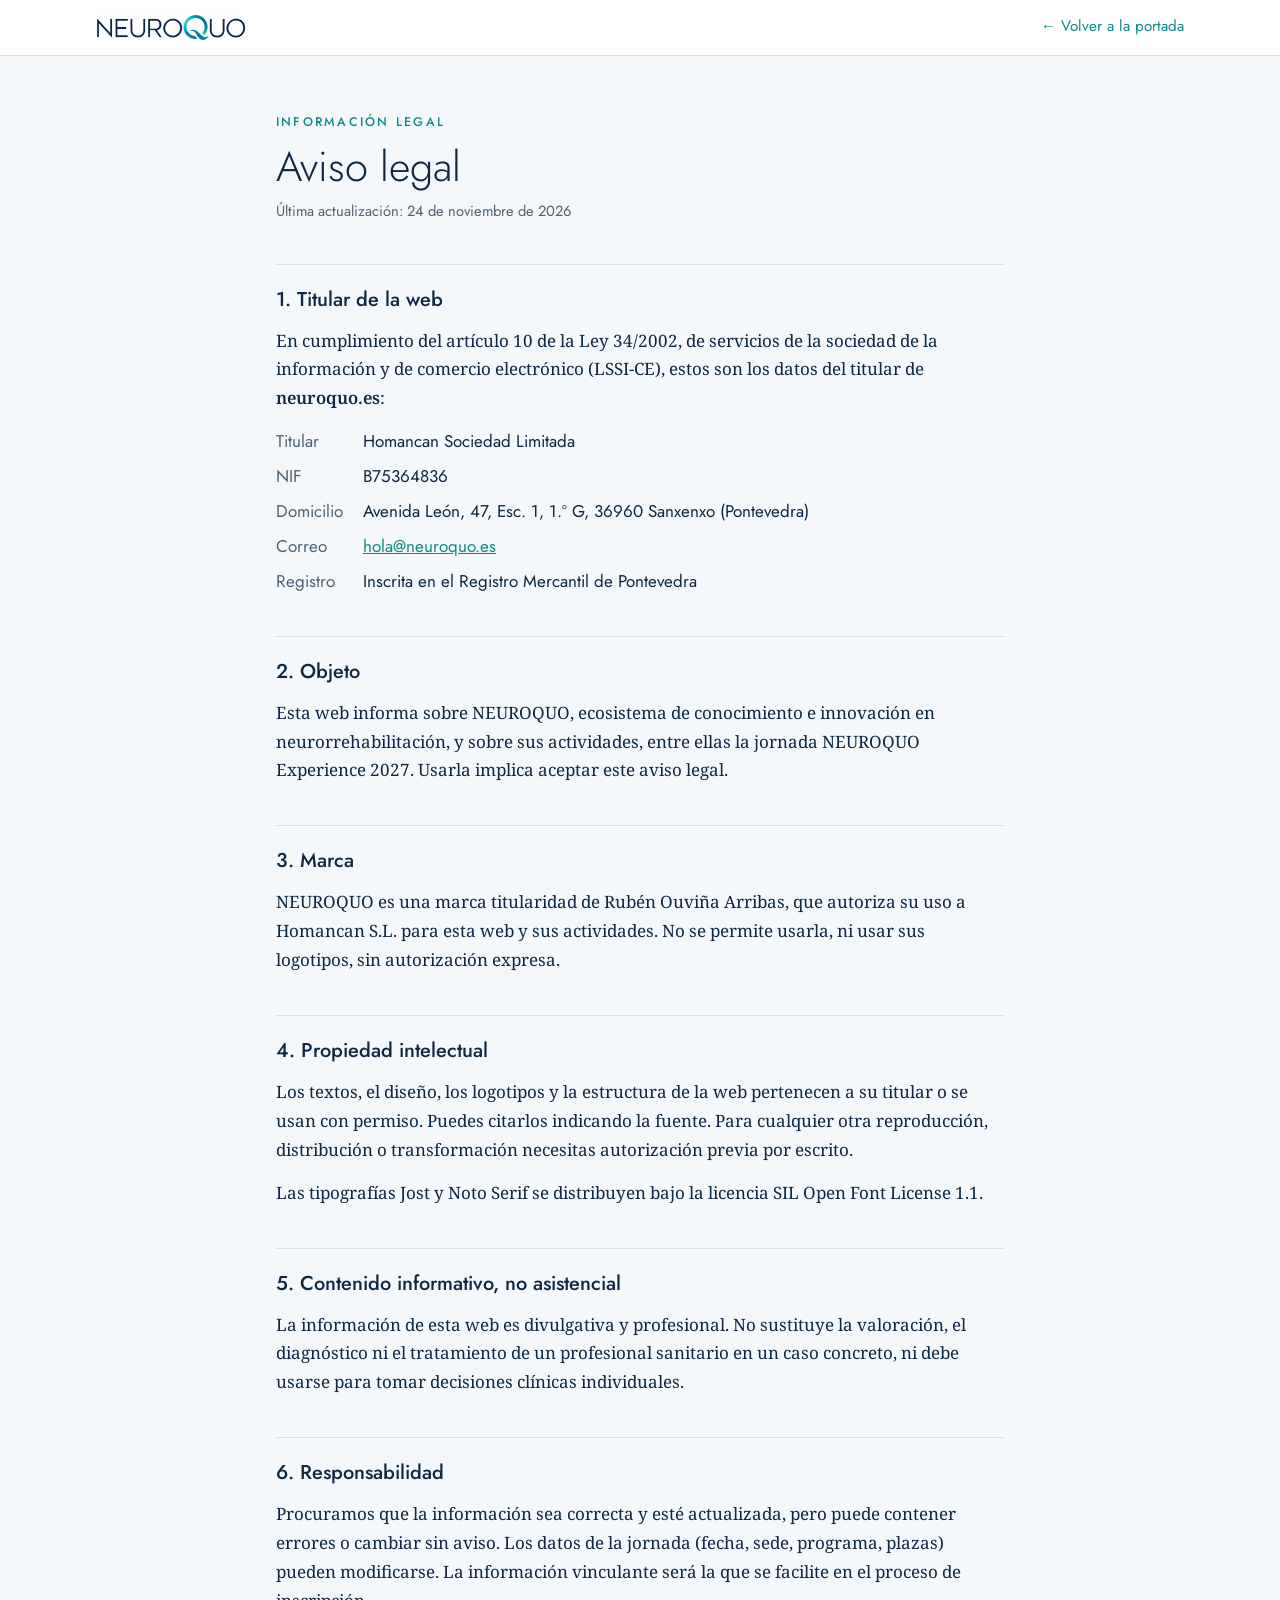
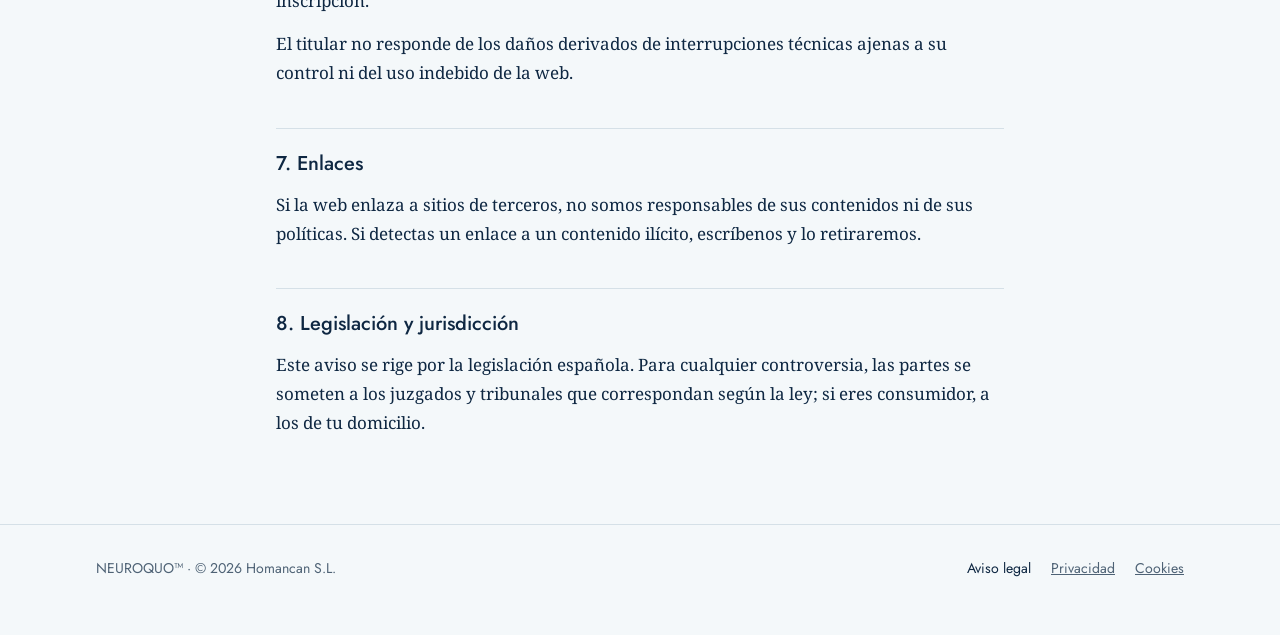
==== aviso-legal.html @ f40b0021 "Páginas legales y fuentes alojadas en la propia web Aviso legal, privacidad y cookies con Homancan S" ====
<!doctype html>
<html lang="es">
<head>
<meta charset="utf-8">
<meta name="viewport" content="width=device-width, initial-scale=1, viewport-fit=cover">
<title>Aviso legal · NEUROQUO</title>
<meta name="description" content="Aviso legal de neuroquo.es: titular, condiciones de uso y propiedad intelectual.">
<link rel="canonical" href="https://neuroquo.es/aviso-legal.html">
<link rel="icon" type="image/png" href="assets/logo-neuroquo-600.png">
<link rel="stylesheet" href="css/fuentes.css">
<link rel="stylesheet" href="css/legal.css">
</head>
<body>
<header class="top">
  <div class="in">
    <a href="./" aria-label="NEUROQUO, inicio">
      <img class="logo logo-light" src="assets/logo-neuroquo-600.png" alt="NEUROQUO" width="600" height="107">
      <img class="logo logo-dark" src="assets/logo-neuroquo-oscuro-600.png" alt="NEUROQUO" width="600" height="107">
    </a>
    <a class="volver" href="./">← Volver a la portada</a>
  </div>
</header>
<main>
  <div class="in">
    <p class="eyebrow">Información legal</p>
    <h1>Aviso legal</h1>
    <p class="fecha">Última actualización: 24 de noviembre de 2026</p>

    <h2>1. Titular de la web</h2>
    <p>En cumplimiento del artículo 10 de la Ley 34/2002, de servicios de la sociedad de la información y de comercio electrónico (LSSI-CE), estos son los datos del titular de <strong>neuroquo.es</strong>:</p>
    <dl class="datos">
      <dt>Titular</dt><dd>Homancan Sociedad Limitada</dd>
      <dt>NIF</dt><dd>B75364836</dd>
      <dt>Domicilio</dt><dd>Avenida León, 47, Esc. 1, 1.º G, 36960 Sanxenxo (Pontevedra)</dd>
      <dt>Correo</dt><dd><a href="mailto:hola@neuroquo.es">hola@neuroquo.es</a></dd>
      <dt>Registro</dt><dd>Inscrita en el Registro Mercantil de Pontevedra</dd>
    </dl>

    <h2>2. Objeto</h2>
    <p>Esta web informa sobre NEUROQUO, ecosistema de conocimiento e innovación en neurorrehabilitación, y sobre sus actividades, entre ellas la jornada NEUROQUO Experience 2027. Usarla implica aceptar este aviso legal.</p>

    <h2>3. Marca</h2>
    <p>NEUROQUO es una marca titularidad de Rubén Ouviña Arribas, que autoriza su uso a Homancan S.L. para esta web y sus actividades. No se permite usarla, ni usar sus logotipos, sin autorización expresa.</p>

    <h2>4. Propiedad intelectual</h2>
    <p>Los textos, el diseño, los logotipos y la estructura de la web pertenecen a su titular o se usan con permiso. Puedes citarlos indicando la fuente. Para cualquier otra reproducción, distribución o transformación necesitas autorización previa por escrito.</p>
    <p>Las tipografías Jost y Noto Serif se distribuyen bajo la licencia SIL Open Font License 1.1.</p>

    <h2>5. Contenido informativo, no asistencial</h2>
    <p>La información de esta web es divulgativa y profesional. No sustituye la valoración, el diagnóstico ni el tratamiento de un profesional sanitario en un caso concreto, ni debe usarse para tomar decisiones clínicas individuales.</p>

    <h2>6. Responsabilidad</h2>
    <p>Procuramos que la información sea correcta y esté actualizada, pero puede contener errores o cambiar sin aviso. Los datos de la jornada (fecha, sede, programa, plazas) pueden modificarse. La información vinculante será la que se facilite en el proceso de inscripción.</p>
    <p>El titular no responde de los daños derivados de interrupciones técnicas ajenas a su control ni del uso indebido de la web.</p>

    <h2>7. Enlaces</h2>
    <p>Si la web enlaza a sitios de terceros, no somos responsables de sus contenidos ni de sus políticas. Si detectas un enlace a un contenido ilícito, escríbenos y lo retiraremos.</p>

    <h2>8. Legislación y jurisdicción</h2>
    <p>Este aviso se rige por la legislación española. Para cualquier controversia, las partes se someten a los juzgados y tribunales que correspondan según la ley; si eres consumidor, a los de tu domicilio.</p>

  </div>
</main>
<footer>
  <div class="in">
    <span>NEUROQUO™ · © 2026 Homancan S.L.</span>
    <ul>
        <li><a href="aviso-legal.html" aria-current="page">Aviso legal</a></li>
        <li><a href="privacidad.html">Privacidad</a></li>
        <li><a href="cookies.html">Cookies</a></li>
    </ul>
  </div>
</footer>
</body>
</html>
---- css/fuentes.css ----
/* Fuentes alojadas en la propia web (sin conexiones a terceros). Licencia SIL OFL 1.1, ver fonts/. */
@font-face{font-family:"Jost";font-style:normal;font-weight:300;font-display:swap;src:url("../fonts/jost-latin-300-normal.woff2") format("woff2")}
@font-face{font-family:"Jost";font-style:normal;font-weight:400;font-display:swap;src:url("../fonts/jost-latin-400-normal.woff2") format("woff2")}
@font-face{font-family:"Jost";font-style:normal;font-weight:500;font-display:swap;src:url("../fonts/jost-latin-500-normal.woff2") format("woff2")}
@font-face{font-family:"Jost";font-style:normal;font-weight:600;font-display:swap;src:url("../fonts/jost-latin-600-normal.woff2") format("woff2")}
@font-face{font-family:"Noto Serif";font-style:normal;font-weight:400;font-display:swap;src:url("../fonts/noto-serif-latin-400-normal.woff2") format("woff2")}
@font-face{font-family:"Noto Serif";font-style:italic;font-weight:400;font-display:swap;src:url("../fonts/noto-serif-latin-400-italic.woff2") format("woff2")}
@font-face{font-family:"Noto Serif";font-style:normal;font-weight:600;font-display:swap;src:url("../fonts/noto-serif-latin-600-normal.woff2") format("woff2")}
---- css/legal.css ----
/* Páginas legales: mismos tokens y tipografía que la portada. */
:root{--paper:#F4F8FA;--surface:#FFFFFF;--ink:#0E2742;--muted:#4E6275;--line:#D5E0E7;--teal:#0E8A8A;--cyan:#17A9BC;
--f-display:"Jost","Futura","Avenir Next","Helvetica Neue",Arial,sans-serif;--f-body:"Noto Serif",Georgia,"Times New Roman",serif}
@media (prefers-color-scheme:dark){:root:not([data-theme="light"]){--paper:#08141F;--surface:#0E1E2D;--ink:#E7EEF3;--muted:#9DB0C0;--line:#20374A;--teal:#3CC4BD;--cyan:#5BD0DE;color-scheme:dark}}
:root[data-theme="dark"]{--paper:#08141F;--surface:#0E1E2D;--ink:#E7EEF3;--muted:#9DB0C0;--line:#20374A;--teal:#3CC4BD;--cyan:#5BD0DE;color-scheme:dark}
*{box-sizing:border-box}
html,body{margin:0;padding:0}
body{background:var(--paper);color:var(--ink);font-family:var(--f-body);font-size:17px;line-height:1.7}
a{color:var(--teal)}
a:focus-visible{outline:2px solid var(--cyan);outline-offset:3px;border-radius:2px}
.in{max-width:760px;margin:0 auto;padding-left:max(16px,env(safe-area-inset-left,0px));padding-right:max(16px,env(safe-area-inset-right,0px))}
.top{background:var(--surface);border-bottom:1px solid var(--line)}
.top .in{max-width:1120px;display:flex;align-items:center;justify-content:space-between;gap:16px;padding-block:14px;font-family:var(--f-display)}
.top a.volver{text-decoration:none;font-size:.95rem}
.logo{display:block;width:150px;height:auto}
.logo-dark{display:none}
@media (prefers-color-scheme:dark){:root:not([data-theme="light"]) .logo-light{display:none}:root:not([data-theme="light"]) .logo-dark{display:block}}
:root[data-theme="dark"] .logo-light{display:none}:root[data-theme="dark"] .logo-dark{display:block}
main{padding-block:56px 72px}
.eyebrow{font-family:var(--f-display);font-size:.78rem;font-weight:500;letter-spacing:.18em;text-transform:uppercase;color:var(--teal);margin:0 0 10px}
h1,h2{font-family:var(--f-display);text-wrap:balance}
h1{font-weight:300;font-size:clamp(2rem,5vw,2.6rem);line-height:1.15;margin:0 0 8px}
.fecha{font-family:var(--f-display);color:var(--muted);font-size:.92rem;margin:0 0 36px}
h2{font-weight:500;font-size:1.25rem;margin:40px 0 10px;padding-top:18px;border-top:1px solid var(--line)}
p,ul{margin:0 0 14px}
ul{padding-left:1.2em}
li{margin-bottom:6px}
dl.datos{display:grid;grid-template-columns:max-content 1fr;gap:6px 20px;margin:0 0 14px;font-family:var(--f-display)}
dl.datos dt{color:var(--muted)}
dl.datos dd{margin:0}
@media (max-width:520px){dl.datos{grid-template-columns:1fr;gap:0}dl.datos dd{margin-bottom:10px}}
footer{padding-block:32px 48px;border-top:1px solid var(--line);font-family:var(--f-display);font-size:.88rem;color:var(--muted)}
footer .in{max-width:1120px;display:flex;flex-wrap:wrap;gap:10px 28px;justify-content:space-between}
footer ul{display:flex;flex-wrap:wrap;gap:6px 20px;list-style:none;margin:0;padding:0}
footer a{color:var(--muted)}
footer a[aria-current]{color:var(--ink);text-decoration:none}
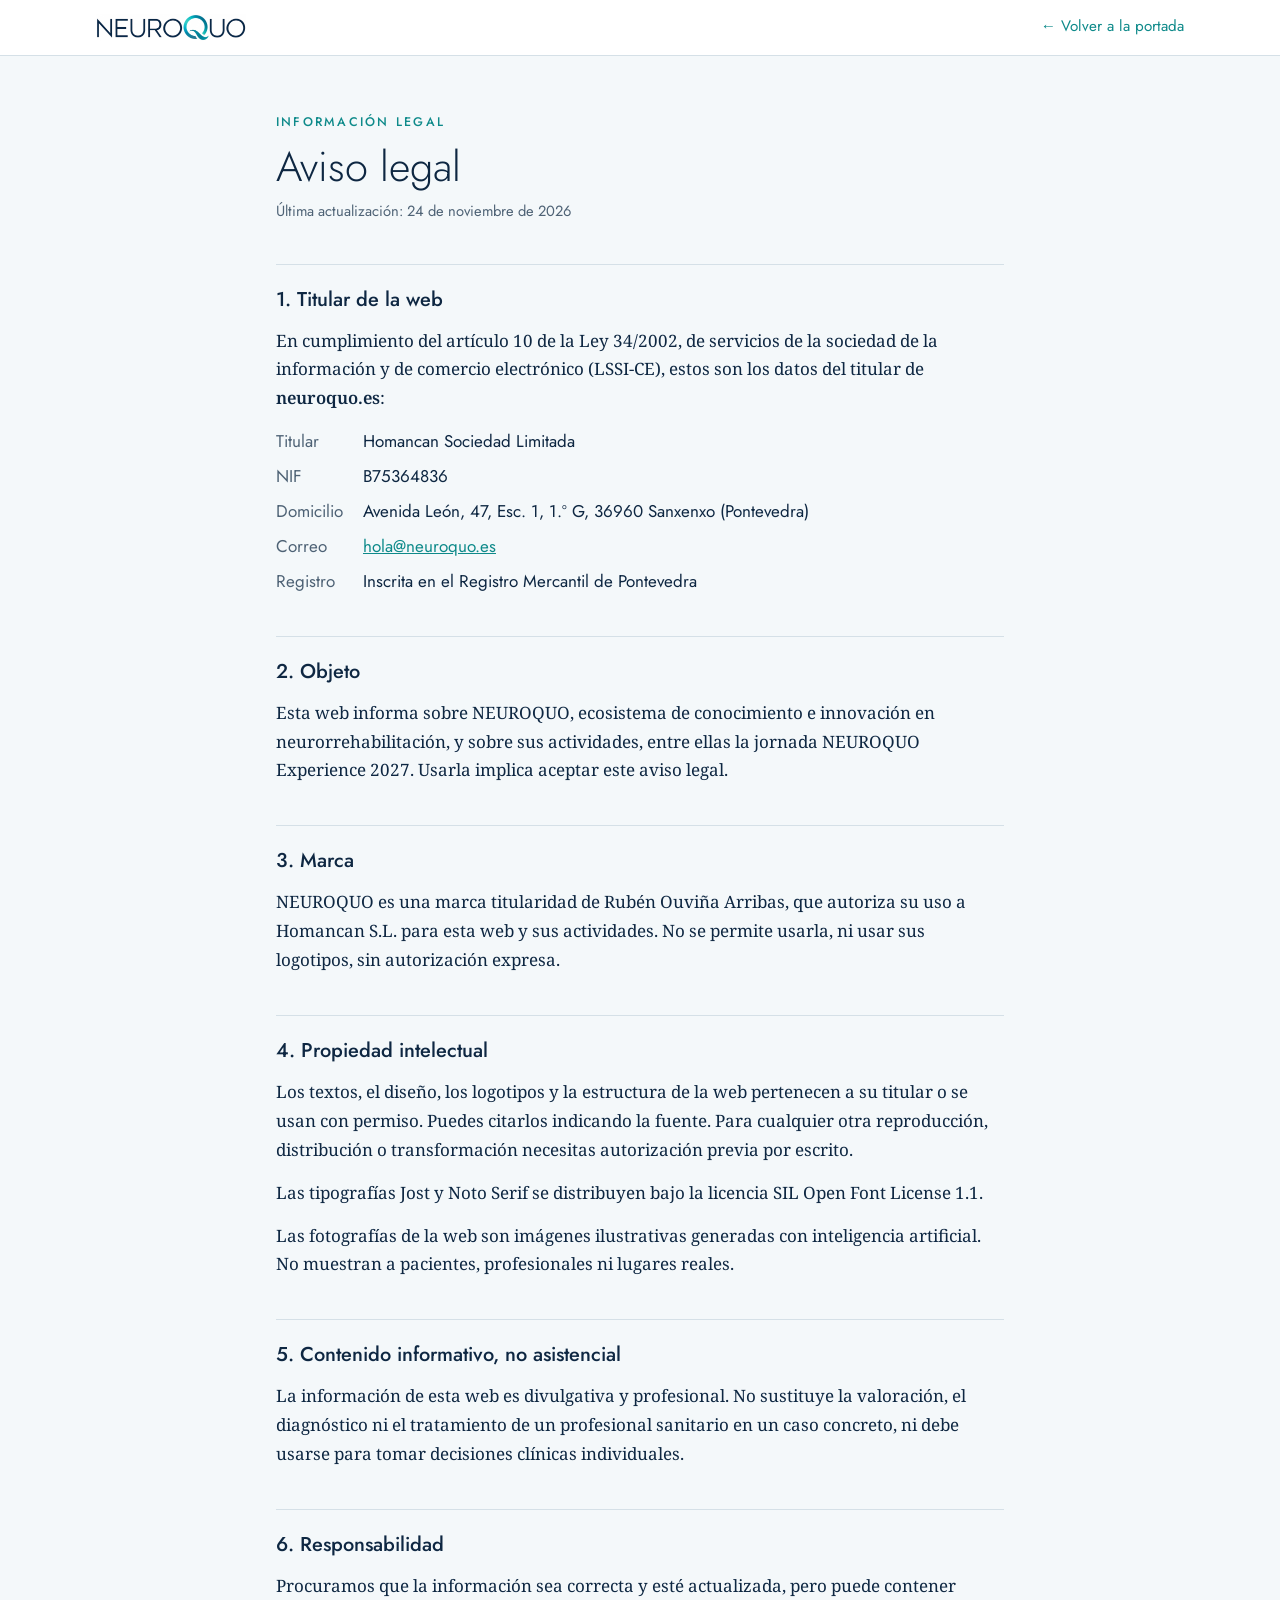
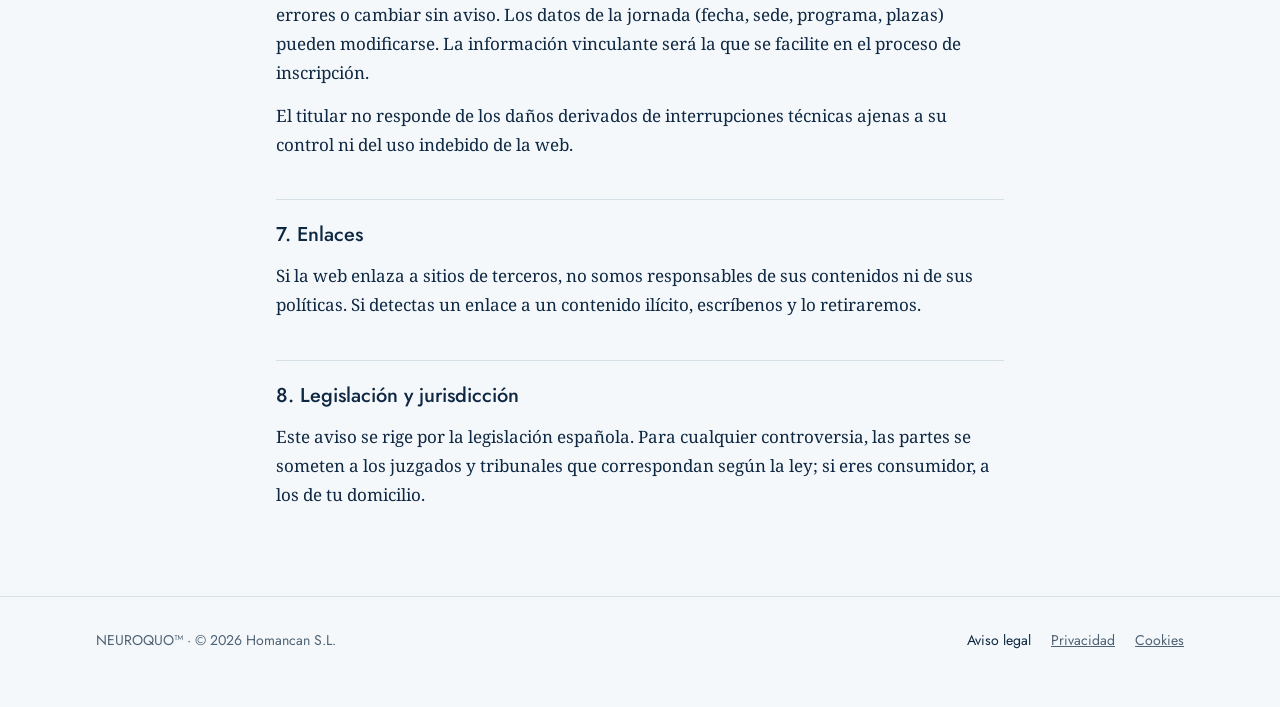
==== commit 5cd10e7c: "Imágenes ilustrativas y cuenta atrás para la Experience 2027 Cinco imágenes generadas con IA (portad" ====
--- a/aviso-legal.html
+++ b/aviso-legal.html
@@ -45,6 +45,7 @@
     <h2>4. Propiedad intelectual</h2>
     <p>Los textos, el diseño, los logotipos y la estructura de la web pertenecen a su titular o se usan con permiso. Puedes citarlos indicando la fuente. Para cualquier otra reproducción, distribución o transformación necesitas autorización previa por escrito.</p>
     <p>Las tipografías Jost y Noto Serif se distribuyen bajo la licencia SIL Open Font License 1.1.</p>
+    <p>Las fotografías de la web son imágenes ilustrativas generadas con inteligencia artificial. No muestran a pacientes, profesionales ni lugares reales.</p>
 
     <h2>5. Contenido informativo, no asistencial</h2>
     <p>La información de esta web es divulgativa y profesional. No sustituye la valoración, el diagnóstico ni el tratamiento de un profesional sanitario en un caso concreto, ni debe usarse para tomar decisiones clínicas individuales.</p>
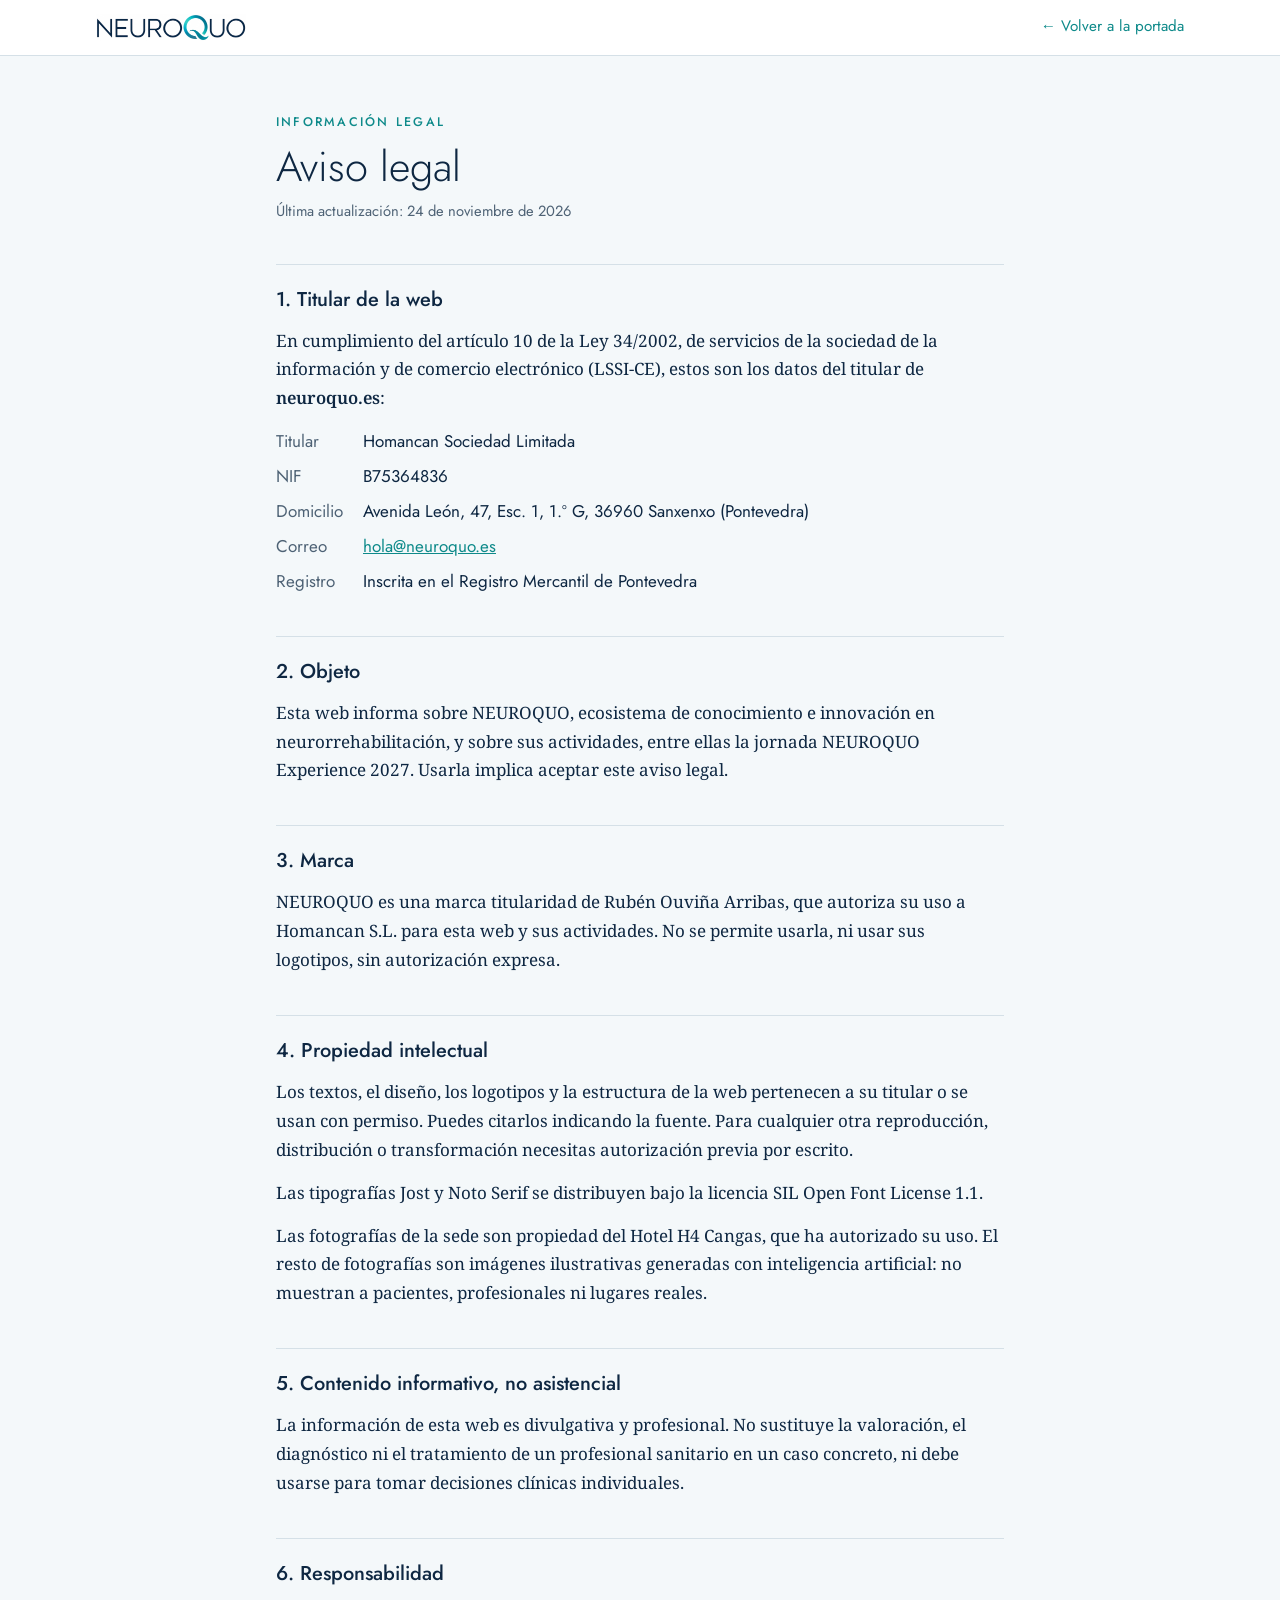
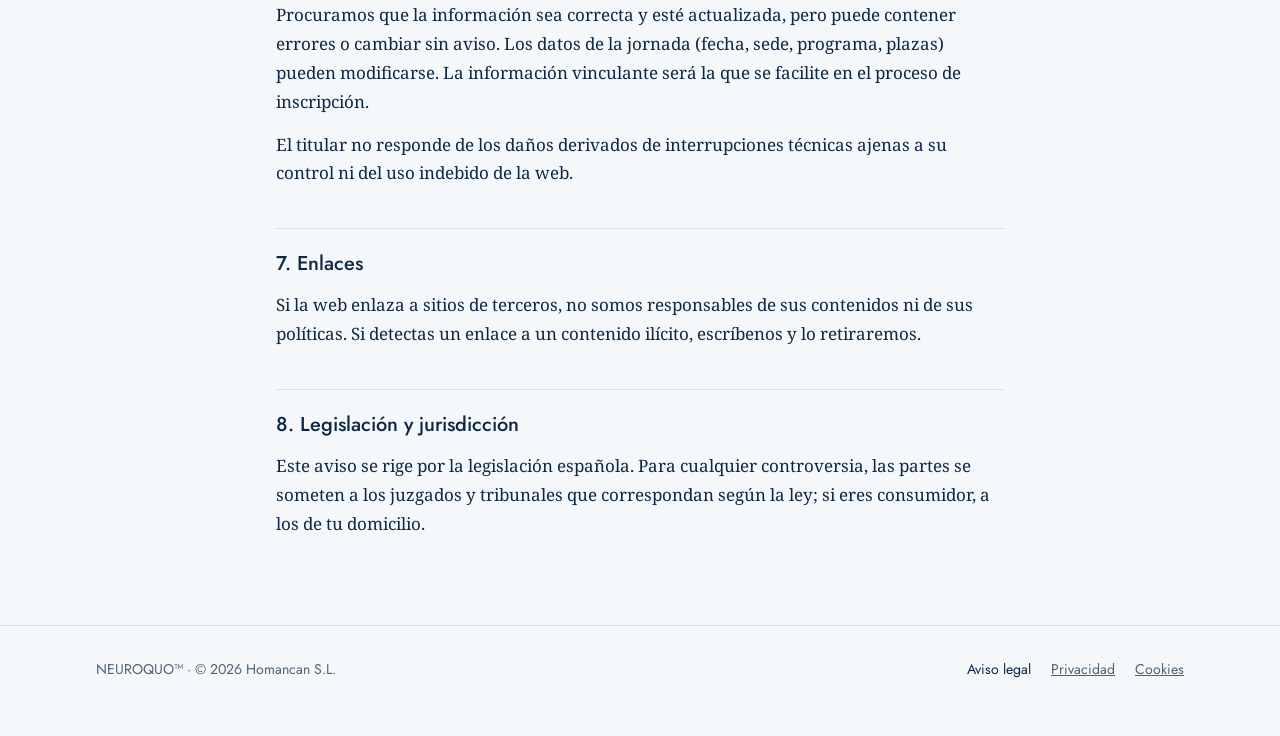
==== commit c9a1ba9a: "Sede: fotos del Hotel H4 Cangas y habitaciones adaptadas Dos fotos cedidas por el hotel (jardín y fa" ====
--- a/aviso-legal.html
+++ b/aviso-legal.html
@@ -45,7 +45,7 @@
     <h2>4. Propiedad intelectual</h2>
     <p>Los textos, el diseño, los logotipos y la estructura de la web pertenecen a su titular o se usan con permiso. Puedes citarlos indicando la fuente. Para cualquier otra reproducción, distribución o transformación necesitas autorización previa por escrito.</p>
     <p>Las tipografías Jost y Noto Serif se distribuyen bajo la licencia SIL Open Font License 1.1.</p>
-    <p>Las fotografías de la web son imágenes ilustrativas generadas con inteligencia artificial. No muestran a pacientes, profesionales ni lugares reales.</p>
+    <p>Las fotografías de la sede son propiedad del Hotel H4 Cangas, que ha autorizado su uso. El resto de fotografías son imágenes ilustrativas generadas con inteligencia artificial: no muestran a pacientes, profesionales ni lugares reales.</p>
 
     <h2>5. Contenido informativo, no asistencial</h2>
     <p>La información de esta web es divulgativa y profesional. No sustituye la valoración, el diagnóstico ni el tratamiento de un profesional sanitario en un caso concreto, ni debe usarse para tomar decisiones clínicas individuales.</p>
